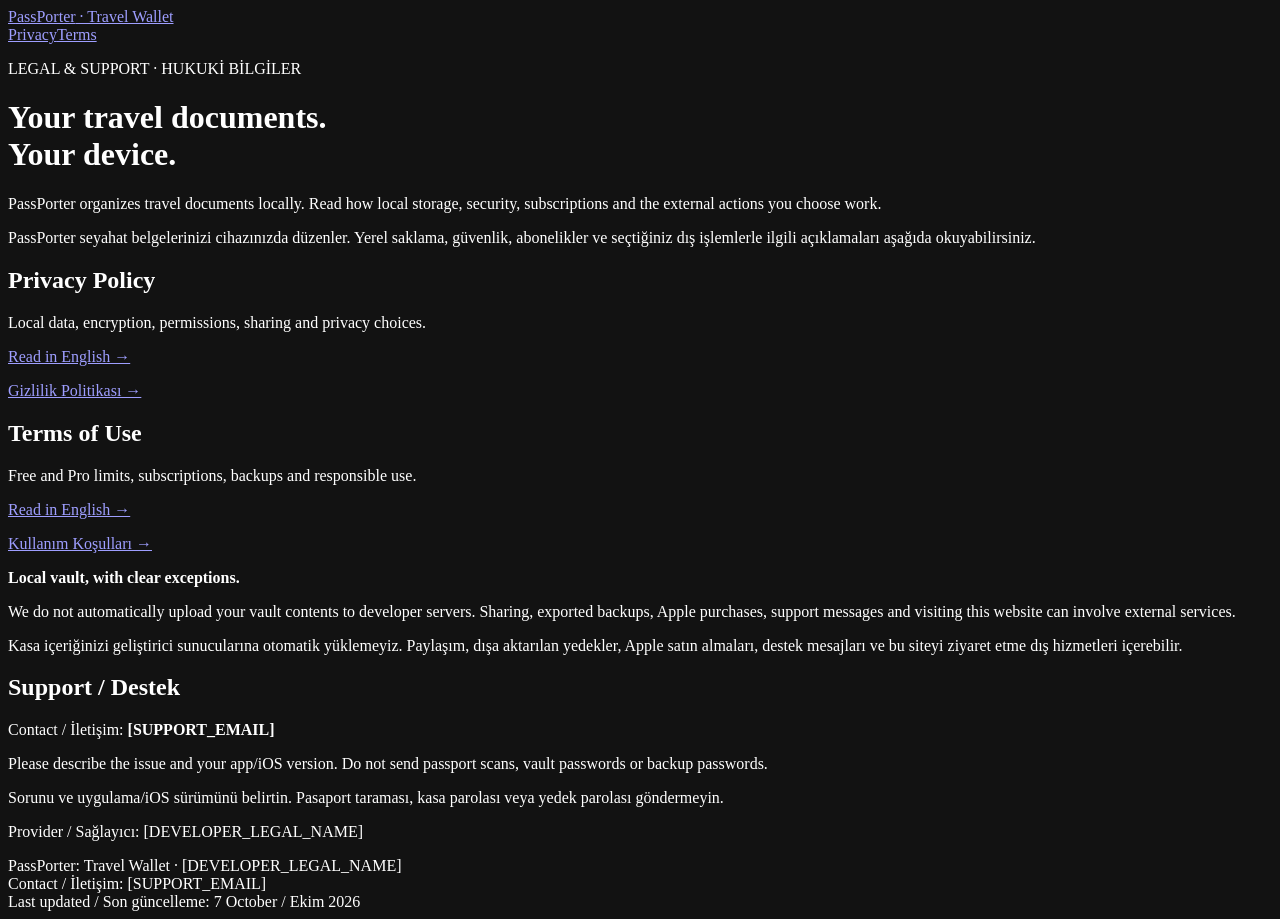
==== index.html @ 81bd629d "Add files via upload" ====
<!doctype html>
<html lang="en"><head><meta charset="utf-8"><meta name="viewport" content="width=device-width, initial-scale=1"><meta name="color-scheme" content="dark"><meta name="description" content="Legal &amp; Support for PassPorter: Travel Wallet. English and Turkish."><meta name="referrer" content="no-referrer"><title>Legal &amp; Support | PassPorter</title><link rel="stylesheet" href="styles.css"></head>
<body><header><a class="brand" href="index.html">PassPorter<span class="meta"> · Travel Wallet</span></a><nav aria-label="Main navigation"><a href="privacy-policy.html">Privacy</a><a href="terms-of-use.html">Terms</a></nav></header><main><p class="meta">LEGAL &amp; SUPPORT · HUKUKİ BİLGİLER</p><h1>Your travel documents.<br>Your device.</h1><p>PassPorter organizes travel documents locally. Read how local storage, security, subscriptions and the external actions you choose work.</p><p lang="tr">PassPorter seyahat belgelerinizi cihazınızda düzenler. Yerel saklama, güvenlik, abonelikler ve seçtiğiniz dış işlemlerle ilgili açıklamaları aşağıda okuyabilirsiniz.</p><div class="grid"><div class="card"><h2>Privacy Policy</h2><p>Local data, encryption, permissions, sharing and privacy choices.</p><a href="privacy-policy.html">Read in English →</a><p><a href="privacy-policy.html#turkce" lang="tr">Gizlilik Politikası →</a></p></div><div class="card"><h2>Terms of Use</h2><p>Free and Pro limits, subscriptions, backups and responsible use.</p><a href="terms-of-use.html">Read in English →</a><p><a href="terms-of-use.html#turkce" lang="tr">Kullanım Koşulları →</a></p></div></div><div class="notice"><strong>Local vault, with clear exceptions.</strong><p>We do not automatically upload your vault contents to developer servers. Sharing, exported backups, Apple purchases, support messages and visiting this website can involve external services.</p><p lang="tr">Kasa içeriğinizi geliştirici sunucularına otomatik yüklemeyiz. Paylaşım, dışa aktarılan yedekler, Apple satın almaları, destek mesajları ve bu siteyi ziyaret etme dış hizmetleri içerebilir.</p></div><section id="support"><h2>Support / Destek</h2><p>Contact / İletişim: <strong>[SUPPORT_EMAIL]</strong></p><p>Please describe the issue and your app/iOS version. Do not send passport scans, vault passwords or backup passwords.</p><p lang="tr">Sorunu ve uygulama/iOS sürümünü belirtin. Pasaport taraması, kasa parolası veya yedek parolası göndermeyin.</p><p>Provider / Sağlayıcı: [DEVELOPER_LEGAL_NAME]</p></section></main><footer>PassPorter: Travel Wallet · [DEVELOPER_LEGAL_NAME]<br>Contact / İletişim: [SUPPORT_EMAIL]<br>Last updated / Son güncelleme: 7 October / Ekim 2026</footer></body></html>
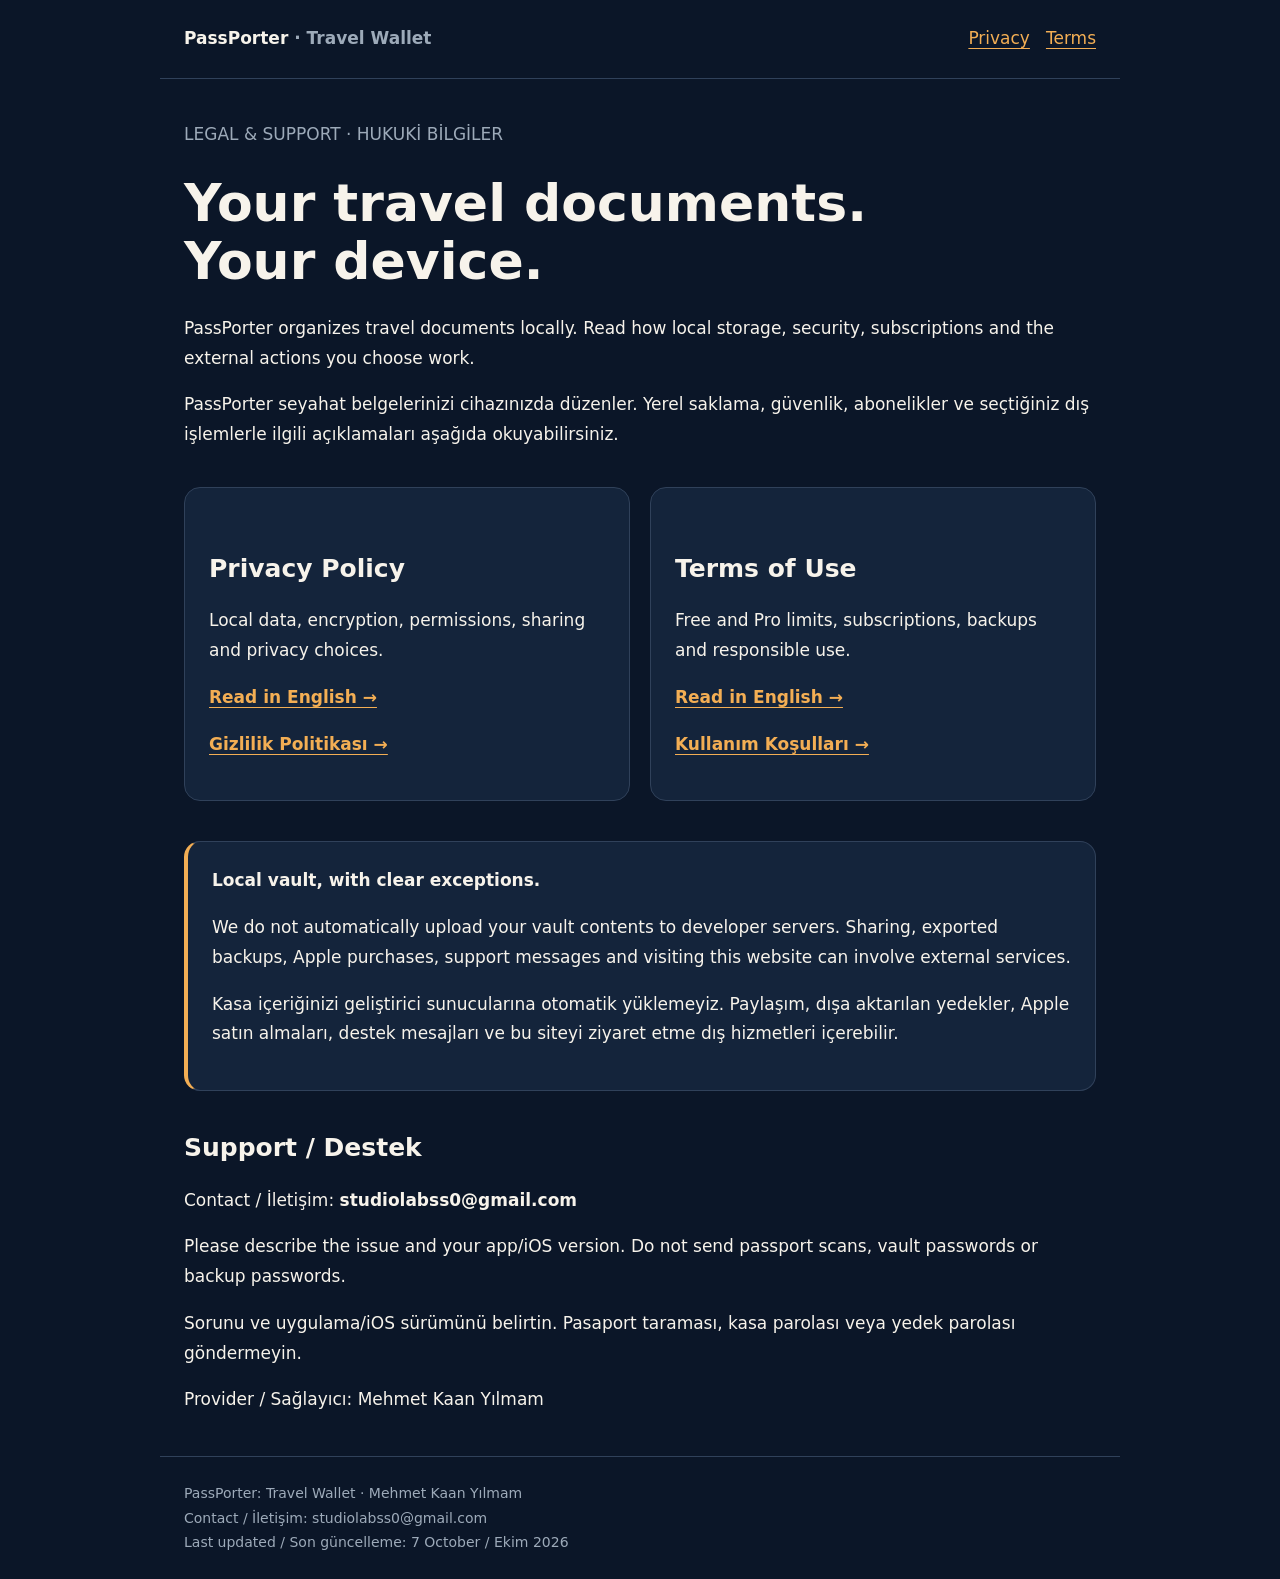
==== commit f6a279d8: "Update index.html" ====
--- a/index.html
+++ b/index.html
@@ -1,3 +1,3 @@
 <!doctype html>
 <html lang="en"><head><meta charset="utf-8"><meta name="viewport" content="width=device-width, initial-scale=1"><meta name="color-scheme" content="dark"><meta name="description" content="Legal &amp; Support for PassPorter: Travel Wallet. English and Turkish."><meta name="referrer" content="no-referrer"><title>Legal &amp; Support | PassPorter</title><link rel="stylesheet" href="styles.css"></head>
-<body><header><a class="brand" href="index.html">PassPorter<span class="meta"> · Travel Wallet</span></a><nav aria-label="Main navigation"><a href="privacy-policy.html">Privacy</a><a href="terms-of-use.html">Terms</a></nav></header><main><p class="meta">LEGAL &amp; SUPPORT · HUKUKİ BİLGİLER</p><h1>Your travel documents.<br>Your device.</h1><p>PassPorter organizes travel documents locally. Read how local storage, security, subscriptions and the external actions you choose work.</p><p lang="tr">PassPorter seyahat belgelerinizi cihazınızda düzenler. Yerel saklama, güvenlik, abonelikler ve seçtiğiniz dış işlemlerle ilgili açıklamaları aşağıda okuyabilirsiniz.</p><div class="grid"><div class="card"><h2>Privacy Policy</h2><p>Local data, encryption, permissions, sharing and privacy choices.</p><a href="privacy-policy.html">Read in English →</a><p><a href="privacy-policy.html#turkce" lang="tr">Gizlilik Politikası →</a></p></div><div class="card"><h2>Terms of Use</h2><p>Free and Pro limits, subscriptions, backups and responsible use.</p><a href="terms-of-use.html">Read in English →</a><p><a href="terms-of-use.html#turkce" lang="tr">Kullanım Koşulları →</a></p></div></div><div class="notice"><strong>Local vault, with clear exceptions.</strong><p>We do not automatically upload your vault contents to developer servers. Sharing, exported backups, Apple purchases, support messages and visiting this website can involve external services.</p><p lang="tr">Kasa içeriğinizi geliştirici sunucularına otomatik yüklemeyiz. Paylaşım, dışa aktarılan yedekler, Apple satın almaları, destek mesajları ve bu siteyi ziyaret etme dış hizmetleri içerebilir.</p></div><section id="support"><h2>Support / Destek</h2><p>Contact / İletişim: <strong>[SUPPORT_EMAIL]</strong></p><p>Please describe the issue and your app/iOS version. Do not send passport scans, vault passwords or backup passwords.</p><p lang="tr">Sorunu ve uygulama/iOS sürümünü belirtin. Pasaport taraması, kasa parolası veya yedek parolası göndermeyin.</p><p>Provider / Sağlayıcı: [DEVELOPER_LEGAL_NAME]</p></section></main><footer>PassPorter: Travel Wallet · [DEVELOPER_LEGAL_NAME]<br>Contact / İletişim: [SUPPORT_EMAIL]<br>Last updated / Son güncelleme: 7 October / Ekim 2026</footer></body></html>+<body><header><a class="brand" href="index.html">PassPorter<span class="meta"> · Travel Wallet</span></a><nav aria-label="Main navigation"><a href="privacy-policy.html">Privacy</a><a href="terms-of-use.html">Terms</a></nav></header><main><p class="meta">LEGAL &amp; SUPPORT · HUKUKİ BİLGİLER</p><h1>Your travel documents.<br>Your device.</h1><p>PassPorter organizes travel documents locally. Read how local storage, security, subscriptions and the external actions you choose work.</p><p lang="tr">PassPorter seyahat belgelerinizi cihazınızda düzenler. Yerel saklama, güvenlik, abonelikler ve seçtiğiniz dış işlemlerle ilgili açıklamaları aşağıda okuyabilirsiniz.</p><div class="grid"><div class="card"><h2>Privacy Policy</h2><p>Local data, encryption, permissions, sharing and privacy choices.</p><a href="privacy-policy.html">Read in English →</a><p><a href="privacy-policy.html#turkce" lang="tr">Gizlilik Politikası →</a></p></div><div class="card"><h2>Terms of Use</h2><p>Free and Pro limits, subscriptions, backups and responsible use.</p><a href="terms-of-use.html">Read in English →</a><p><a href="terms-of-use.html#turkce" lang="tr">Kullanım Koşulları →</a></p></div></div><div class="notice"><strong>Local vault, with clear exceptions.</strong><p>We do not automatically upload your vault contents to developer servers. Sharing, exported backups, Apple purchases, support messages and visiting this website can involve external services.</p><p lang="tr">Kasa içeriğinizi geliştirici sunucularına otomatik yüklemeyiz. Paylaşım, dışa aktarılan yedekler, Apple satın almaları, destek mesajları ve bu siteyi ziyaret etme dış hizmetleri içerebilir.</p></div><section id="support"><h2>Support / Destek</h2><p>Contact / İletişim: <strong>studiolabss0@gmail.com</strong></p><p>Please describe the issue and your app/iOS version. Do not send passport scans, vault passwords or backup passwords.</p><p lang="tr">Sorunu ve uygulama/iOS sürümünü belirtin. Pasaport taraması, kasa parolası veya yedek parolası göndermeyin.</p><p>Provider / Sağlayıcı: Mehmet Kaan Yılmam</p></section></main><footer>PassPorter: Travel Wallet · Mehmet Kaan Yılmam<br>Contact / İletişim: studiolabss0@gmail.com<br>Last updated / Son güncelleme: 7 October / Ekim 2026</footer></body></html>
--- a/styles.css
+++ b/styles.css
@@ -0,0 +1 @@
+*{box-sizing:border-box}html{scroll-behavior:smooth}body{margin:0;background:#0b1628;color:#f7f3eb;font:17px/1.75 system-ui,-apple-system,BlinkMacSystemFont,'Segoe UI',sans-serif}a{color:#f3ae54;text-underline-offset:4px}a:focus-visible{outline:3px solid #f3ae54;outline-offset:4px}header,main,footer{max-width:960px;margin:auto;padding:24px}header{display:flex;gap:20px;align-items:center;justify-content:space-between;border-bottom:1px solid #30415a}nav{display:flex;gap:16px;flex-wrap:wrap}.brand{font-weight:750;text-decoration:none;color:#f7f3eb}h1{font-size:clamp(32px,6vw,52px);line-height:1.12;margin:24px 0}h2{font-size:25px;line-height:1.35;margin-top:40px}h3{font-size:20px}.meta{color:#9daab9}.card,.notice{padding:24px;background:#14243b;border:1px solid #30415a;border-radius:16px;margin:20px 0}.notice{border-left:4px solid #f3ae54}.grid{display:grid;grid-template-columns:1fr 1fr;gap:20px}.card a{font-weight:650}.toc{columns:2;padding-left:24px}.toc li{margin:8px 0}section{scroll-margin-top:20px}footer{color:#9daab9;border-top:1px solid #30415a;font-size:14px}hr{border:0;border-top:1px solid #30415a;margin:48px 0}.pill{display:inline-block;padding:6px 14px;border:1px solid #f3ae54;border-radius:30px;margin-right:12px}table{width:100%;border-collapse:collapse}td,th{text-align:left;padding:12px;border-bottom:1px solid #30415a}@media(max-width:650px){header{align-items:flex-start;flex-direction:column}.grid{grid-template-columns:1fr}.toc{columns:1}header,main,footer{padding:20px}}@media print{body{background:white;color:black;font-size:11pt}a{color:black}.card,.notice{background:white;border:1px solid #ccc}nav{display:none}h2{break-after:avoid}footer{color:#333}}
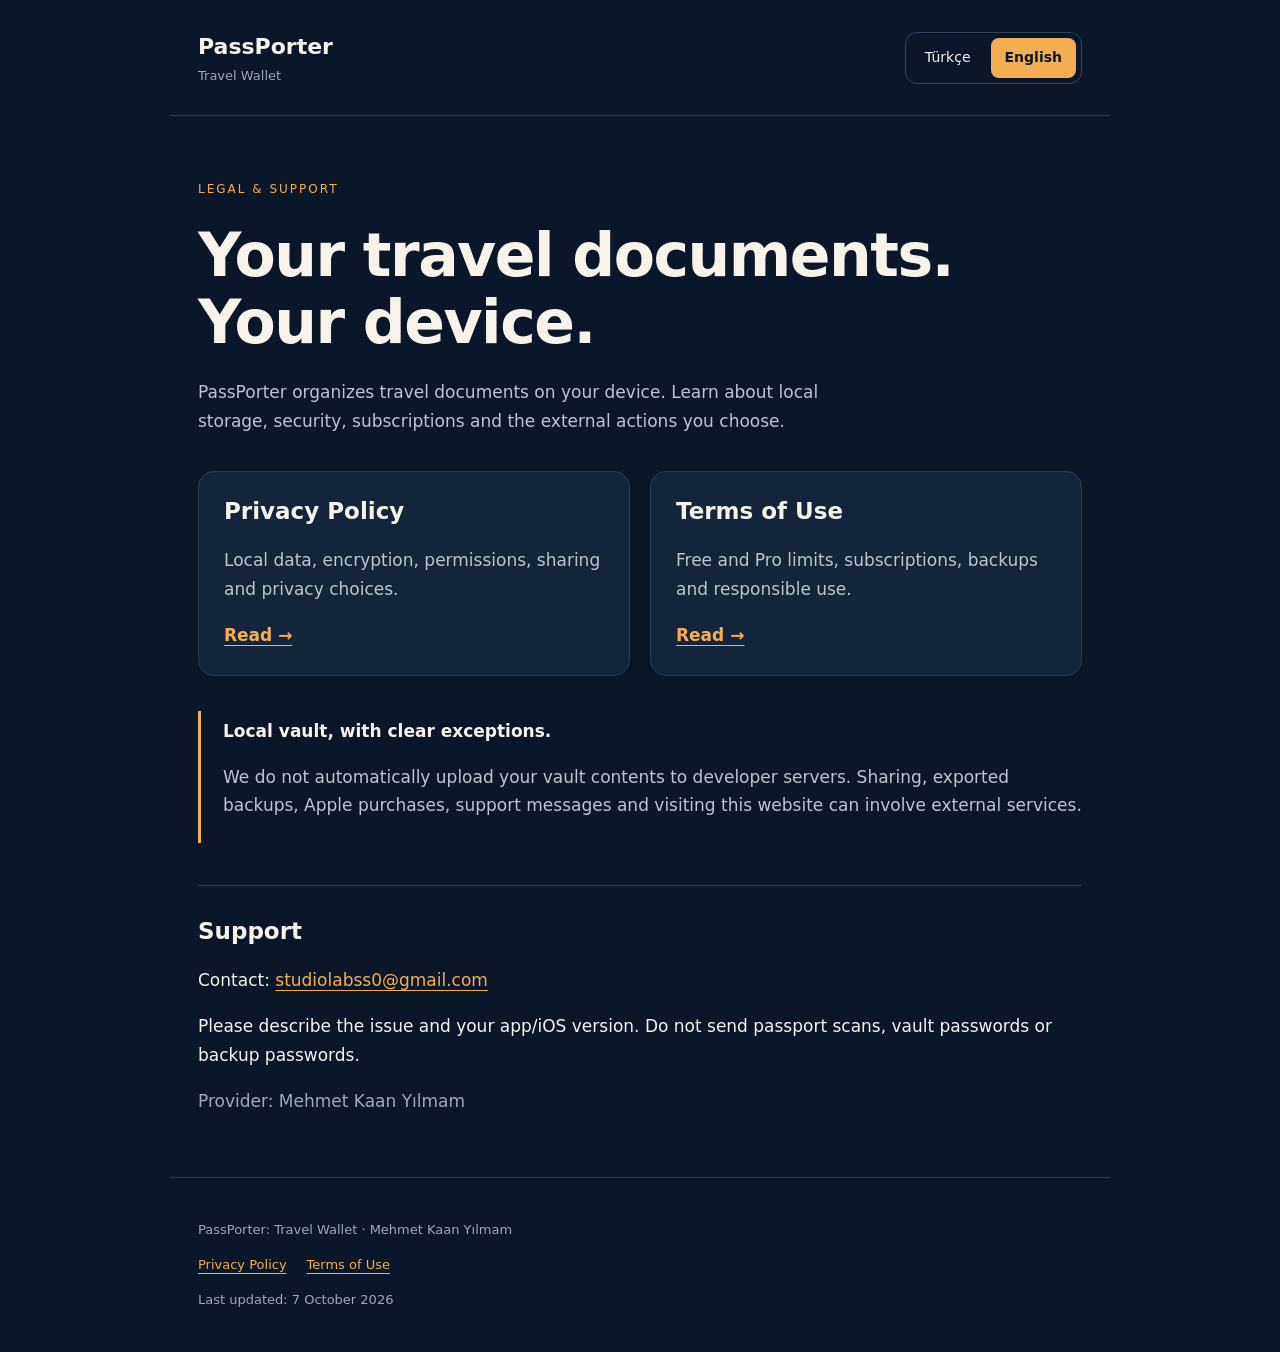
==== commit 46c5d2f1: "Rename index-3-2.html to index.html" ====
--- a/index.html
+++ b/index.html
@@ -1,3 +1,2 @@
 <!doctype html>
-<html lang="en"><head><meta charset="utf-8"><meta name="viewport" content="width=device-width, initial-scale=1"><meta name="color-scheme" content="dark"><meta name="description" content="Legal &amp; Support for PassPorter: Travel Wallet. English and Turkish."><meta name="referrer" content="no-referrer"><title>Legal &amp; Support | PassPorter</title><link rel="stylesheet" href="styles.css"></head>
-<body><header><a class="brand" href="index.html">PassPorter<span class="meta"> · Travel Wallet</span></a><nav aria-label="Main navigation"><a href="privacy-policy.html">Privacy</a><a href="terms-of-use.html">Terms</a></nav></header><main><p class="meta">LEGAL &amp; SUPPORT · HUKUKİ BİLGİLER</p><h1>Your travel documents.<br>Your device.</h1><p>PassPorter organizes travel documents locally. Read how local storage, security, subscriptions and the external actions you choose work.</p><p lang="tr">PassPorter seyahat belgelerinizi cihazınızda düzenler. Yerel saklama, güvenlik, abonelikler ve seçtiğiniz dış işlemlerle ilgili açıklamaları aşağıda okuyabilirsiniz.</p><div class="grid"><div class="card"><h2>Privacy Policy</h2><p>Local data, encryption, permissions, sharing and privacy choices.</p><a href="privacy-policy.html">Read in English →</a><p><a href="privacy-policy.html#turkce" lang="tr">Gizlilik Politikası →</a></p></div><div class="card"><h2>Terms of Use</h2><p>Free and Pro limits, subscriptions, backups and responsible use.</p><a href="terms-of-use.html">Read in English →</a><p><a href="terms-of-use.html#turkce" lang="tr">Kullanım Koşulları →</a></p></div></div><div class="notice"><strong>Local vault, with clear exceptions.</strong><p>We do not automatically upload your vault contents to developer servers. Sharing, exported backups, Apple purchases, support messages and visiting this website can involve external services.</p><p lang="tr">Kasa içeriğinizi geliştirici sunucularına otomatik yüklemeyiz. Paylaşım, dışa aktarılan yedekler, Apple satın almaları, destek mesajları ve bu siteyi ziyaret etme dış hizmetleri içerebilir.</p></div><section id="support"><h2>Support / Destek</h2><p>Contact / İletişim: <strong>studiolabss0@gmail.com</strong></p><p>Please describe the issue and your app/iOS version. Do not send passport scans, vault passwords or backup passwords.</p><p lang="tr">Sorunu ve uygulama/iOS sürümünü belirtin. Pasaport taraması, kasa parolası veya yedek parolası göndermeyin.</p><p>Provider / Sağlayıcı: Mehmet Kaan Yılmam</p></section></main><footer>PassPorter: Travel Wallet · Mehmet Kaan Yılmam<br>Contact / İletişim: studiolabss0@gmail.com<br>Last updated / Son güncelleme: 7 October / Ekim 2026</footer></body></html>
+<html lang="en" data-lang="en"><head><meta charset="utf-8"><meta name="viewport" content="width=device-width,initial-scale=1"><meta name="color-scheme" content="dark"><meta name="referrer" content="no-referrer"><meta name="description" content="PassPorter privacy, terms and support."><title>Legal &amp; Support | PassPorter</title><style>*{box-sizing:border-box}[hidden]{display:none!important}body{margin:0;background:#0B1628;color:#F7F3EB;font:17px/1.7 system-ui,-apple-system,BlinkMacSystemFont,'Segoe UI',sans-serif}header,main,footer{max-width:940px;margin:auto;padding:28px}header{display:flex;align-items:center;justify-content:space-between;gap:20px;border-bottom:1px solid #293b53}.brand{font-size:22px;color:#F7F3EB;text-decoration:none;font-weight:750}.brand small{display:block;color:#9DAAB9;font-size:13px;font-weight:400}.languages{display:flex;gap:6px;padding:5px;border:1px solid #30415a;border-radius:12px}.languages button{font:inherit;font-size:14px;color:#F7F3EB;background:transparent;border:0;border-radius:8px;padding:8px 14px;cursor:pointer}.languages button[aria-pressed=true]{background:#F3AE54;color:#0B1628;font-weight:650}button:focus-visible,a:focus-visible{outline:3px solid #F3AE54;outline-offset:4px}h1{font-size:clamp(36px,7vw,60px);line-height:1.12;letter-spacing:-1.5px;margin:22px 0}h2{font-size:23px;line-height:1.3}.eyebrow{font-size:12px;letter-spacing:2px;color:#F3AE54;margin-top:35px}.intro{max-width:660px;color:#BCC5D0}.grid{display:grid;grid-template-columns:1fr 1fr;gap:20px;margin:35px 0}.card{background:#14243B;border:1px solid #293B53;border-radius:16px;padding:25px}.card h2{margin-top:0}.card p{color:#BCC5D0}.card a{font-weight:650}a{color:#F3AE54;text-underline-offset:4px}.notice{border-left:3px solid #F3AE54;padding:6px 0 6px 22px}.notice p{color:#BCC5D0}.support{margin-top:42px;padding-top:12px;border-top:1px solid #293B53}.muted,footer{color:#9DAAB9}footer{font-size:13px;border-top:1px solid #293B53;margin-top:16px}.footlinks{display:flex;gap:20px;flex-wrap:wrap}html[data-lang=en] [data-language=tr],html[data-lang=tr] [data-language=en]{display:none}@media(max-width:600px){header,main,footer{padding:20px}.grid{grid-template-columns:1fr}header{align-items:flex-start;flex-wrap:wrap}.languages button{min-height:44px}}@media print{body{background:white;color:black}.card{background:white}a{color:black}.languages{display:none}}</style><script>(()=>{let lang='en';try{const saved=localStorage.getItem('passporter-legal-language');lang=saved==='tr'||saved==='en'?saved:((navigator.language||'').toLowerCase().startsWith('tr')?'tr':'en')}catch(e){lang=(navigator.language||'').toLowerCase().startsWith('tr')?'tr':'en'}document.documentElement.lang=lang;document.documentElement.dataset.lang=lang})()</script></head><body><header><a class="brand" href="index.html">PassPorter<small>Travel Wallet</small></a><div class="languages" role="group" aria-label="Language / Dil"><button type="button" data-select="tr" aria-pressed="false" lang="tr">Türkçe</button><button type="button" data-select="en" aria-pressed="true" lang="en">English</button></div></header><main id="support"><div data-language="tr" lang="tr"><p class="eyebrow">HUKUKİ BİLGİLER VE DESTEK</p><h1>Seyahat belgelerin.<br>Kendi cihazında.</h1><p class="intro">PassPorter seyahat belgelerinizi cihazınızda düzenler. Yerel saklama, güvenlik, abonelikler ve seçtiğiniz dış işlemler hakkında bilgi alın.</p><div class="grid"><article class="card"><h2>Gizlilik Politikası</h2><p>Yerel veriler, şifreleme, izinler, paylaşım ve gizlilik tercihleri.</p><a href="privacy-policy.html#turkce">Oku →</a></article><article class="card"><h2>Kullanım Koşulları</h2><p>Free ve Pro sınırları, abonelikler, yedekler ve sorumlu kullanım.</p><a href="terms-of-use.html#turkce">Oku →</a></article></div><aside class="notice"><strong>Yerel kasa. Açıkça belirtilen istisnalar.</strong><p>Kasa içeriğinizi geliştirici sunucularına otomatik yüklemeyiz. Paylaşım, dışa aktarılan yedekler, Apple satın almaları, destek mesajları ve bu siteyi ziyaret etme dış hizmetleri içerebilir.</p></aside><section class="support"><h2>Destek</h2><p>İletişim: <a href="mailto:studiolabss0@gmail.com">studiolabss0@gmail.com</a></p><p>Sorunu ve uygulama/iOS sürümünü belirtin. Pasaport taraması, kasa parolası veya yedek parolası göndermeyin.</p><p class="muted">Sağlayıcı: Mehmet Kaan Yılmam</p></section></div><div data-language="en" lang="en"><p class="eyebrow">LEGAL &amp; SUPPORT</p><h1>Your travel documents.<br>Your device.</h1><p class="intro">PassPorter organizes travel documents on your device. Learn about local storage, security, subscriptions and the external actions you choose.</p><div class="grid"><article class="card"><h2>Privacy Policy</h2><p>Local data, encryption, permissions, sharing and privacy choices.</p><a href="privacy-policy.html#english">Read →</a></article><article class="card"><h2>Terms of Use</h2><p>Free and Pro limits, subscriptions, backups and responsible use.</p><a href="terms-of-use.html#english">Read →</a></article></div><aside class="notice"><strong>Local vault, with clear exceptions.</strong><p>We do not automatically upload your vault contents to developer servers. Sharing, exported backups, Apple purchases, support messages and visiting this website can involve external services.</p></aside><section class="support"><h2>Support</h2><p>Contact: <a href="mailto:studiolabss0@gmail.com">studiolabss0@gmail.com</a></p><p>Please describe the issue and your app/iOS version. Do not send passport scans, vault passwords or backup passwords.</p><p class="muted">Provider: Mehmet Kaan Yılmam</p></section></div></main><footer><div data-language="tr" lang="tr"><p>PassPorter: Travel Wallet · Mehmet Kaan Yılmam</p><p class="footlinks"><a href="privacy-policy.html#turkce">Gizlilik Politikası</a><a href="terms-of-use.html#turkce">Kullanım Koşulları</a></p><p>Son güncelleme: 7 Ekim 2026</p></div><div data-language="en" lang="en"><p>PassPorter: Travel Wallet · Mehmet Kaan Yılmam</p><p class="footlinks"><a href="privacy-policy.html#english">Privacy Policy</a><a href="terms-of-use.html#english">Terms of Use</a></p><p>Last updated: 7 October 2026</p></div></footer><script>function selectLanguage(lang){lang=lang==='tr'?'tr':'en';document.documentElement.lang=lang;document.documentElement.dataset.lang=lang;document.querySelectorAll('[data-language]').forEach(el=>el.hidden=el.dataset.language!==lang);document.querySelectorAll('[data-select]').forEach(el=>el.setAttribute('aria-pressed',String(el.dataset.select===lang)));document.title=(lang==='tr'?'Hukuki Bilgiler ve Destek':'Legal & Support')+' | PassPorter';try{localStorage.setItem('passporter-legal-language',lang)}catch(e){}}document.querySelectorAll('[data-select]').forEach(button=>button.addEventListener('click',()=>selectLanguage(button.dataset.select)));selectLanguage(document.documentElement.dataset.lang);</script></body></html>
